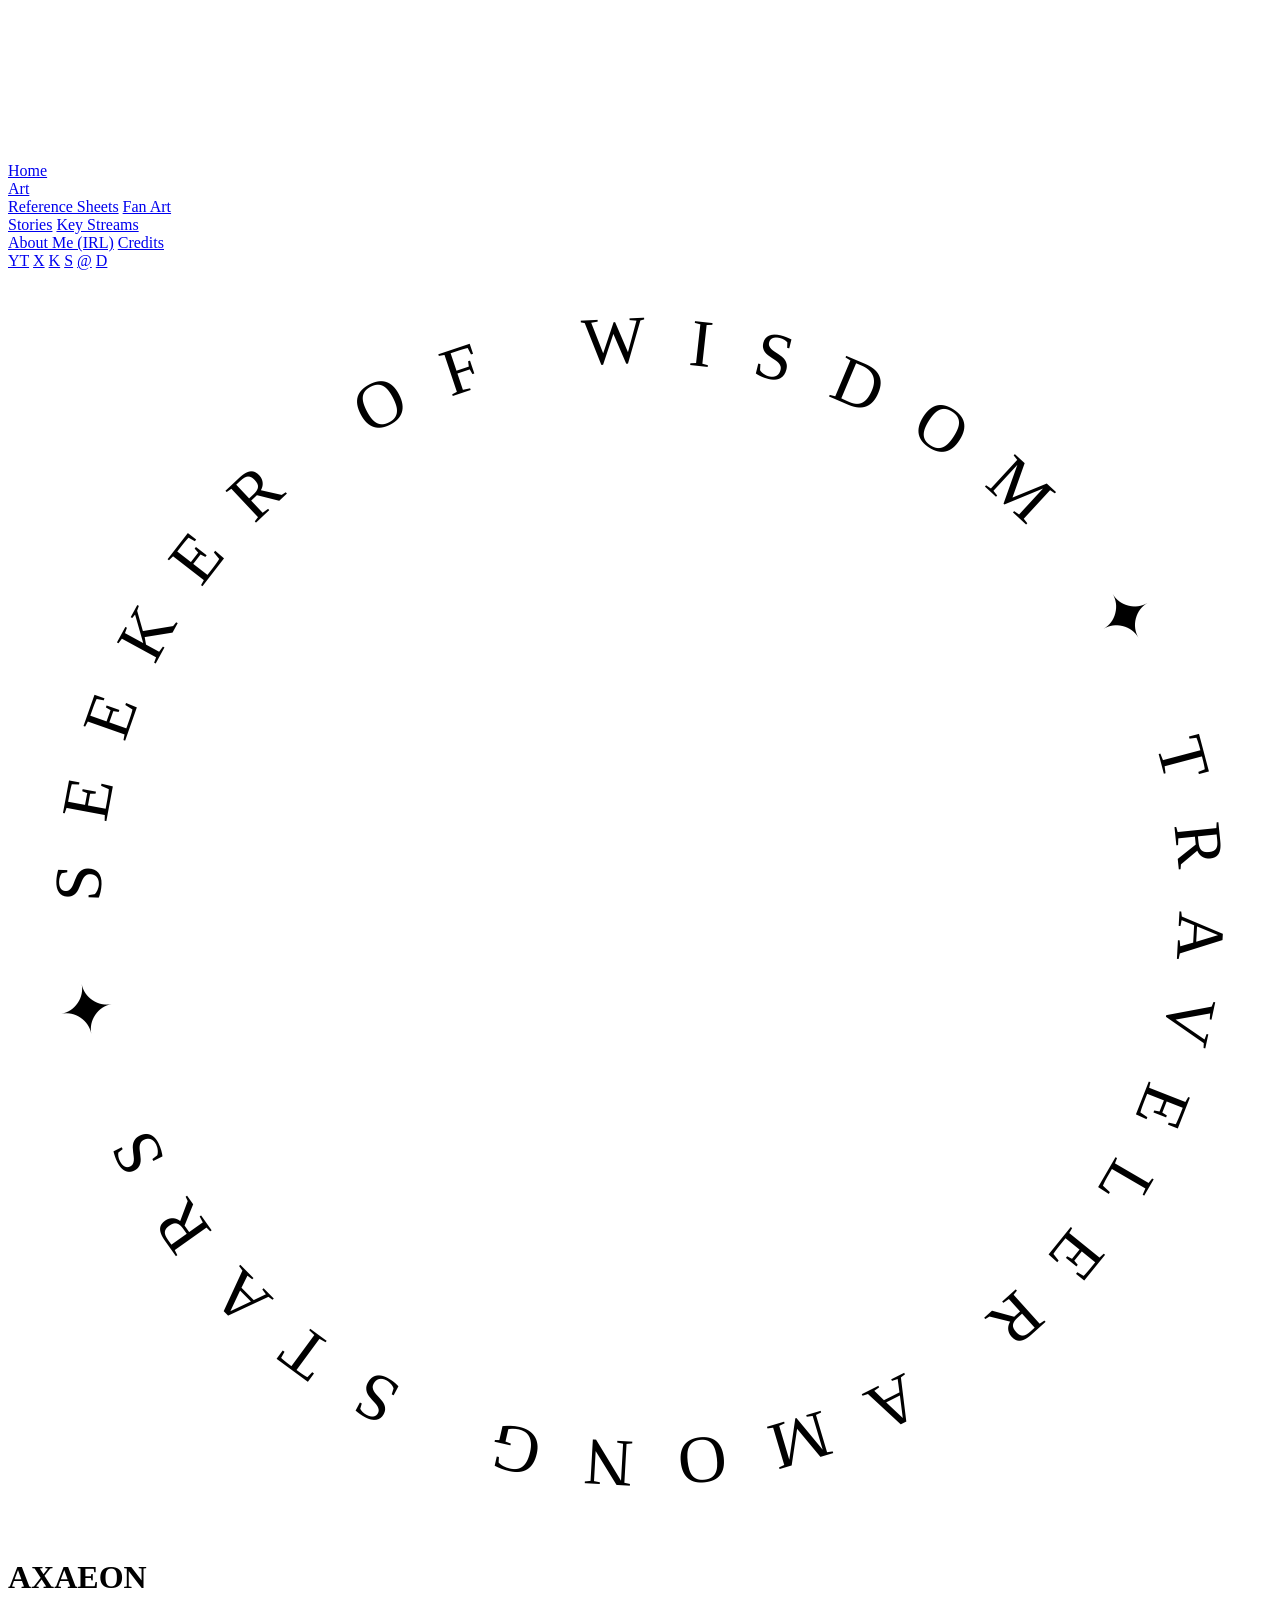
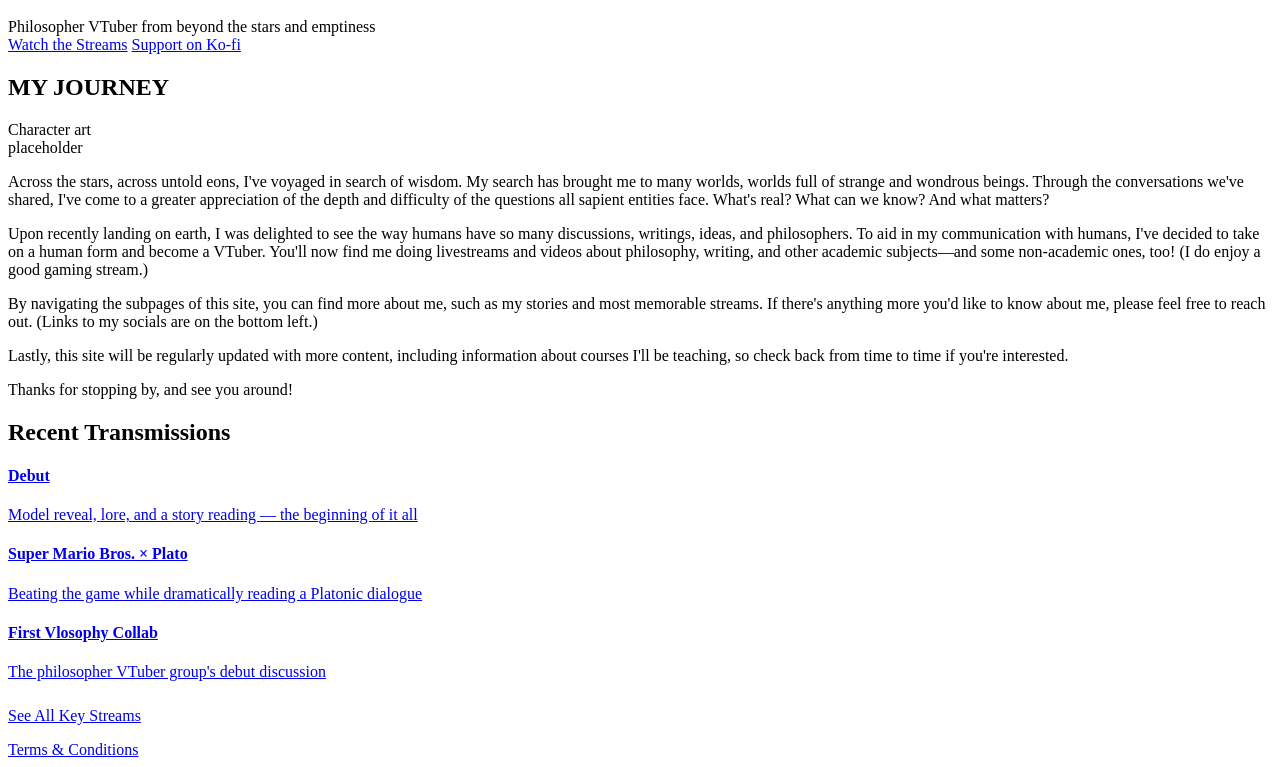
==== index.html @ 499732e3 "Add files via upload" ====
<!DOCTYPE html>
<html lang="en">
<head>
<meta charset="UTF-8">
<meta name="viewport" content="width=device-width, initial-scale=1.0">
<title>AXAEON — Philosopher VTuber from Beyond the Stars</title>
<meta name="description" content="Axaeon — a philosopher VTuber from beyond the stars and emptiness. Livestreams and videos about philosophy, writing, and more.">
<link rel="preconnect" href="https://fonts.googleapis.com">
<link href="https://fonts.googleapis.com/css2?family=Cinzel:wght@400;500;600&family=EB+Garamond:ital,wght@0,400;1,400&display=swap" rel="stylesheet">
<link href="https://api.fontshare.com/v2/css?f[]=author@300,301,400,401,500&display=swap" rel="stylesheet">
<link rel="stylesheet" href="assets/css/style.css">
</head>
<body>

<canvas id="sky"></canvas>

<nav class="constellation-nav">
  <div class="nav-main">
    <a href="index.html" class="active"><span class="star-node"></span>Home</a>
    <div class="nav-group">
      <a href="art.html"><span class="star-node"></span>Art</a>
      <div class="nav-sub">
        <a href="refs.html"><span class="star-node"></span>Reference Sheets</a>
        <a href="fanart.html"><span class="star-node"></span>Fan Art</a>
      </div>
    </div>
    <a href="stories.html"><span class="star-node"></span>Stories</a>
    <a href="streams.html"><span class="star-node"></span>Key Streams</a>
  </div>
  <div class="nav-bottom">
    <a href="about.html" class="credits-link">About Me (IRL)</a>
    <a href="credits.html" class="credits-link">Credits</a>
    <div class="socials-col">
      <a href="https://www.youtube.com/@AxaeonVT" title="YouTube">YT</a>
      <a href="https://x.com/AxaeonVT" title="Twitter / X">X</a>
      <a href="https://ko-fi.com/axaeon" title="Ko-fi">K</a>
      <a href="https://noeticpathways.substack.com" title="Substack — Noetic Pathways">S</a>
      <a href="mailto:axaeonchannel@gmail.com" title="Email Axaeon">@</a>
      <a href="https://discordapp.com/users/522607400134508544" title="Discord">D</a>
    </div>
  </div>
</nav>

<main>
  <div class="hero">
    <div class="orb-assembly">
      <div class="halo-ring"></div>
      <div class="corona"></div>
      <div class="orb-halo" id="orbHalo"></div>
      <div class="orb" id="orb">
        <div class="surface"></div>
        <div class="surface fine"></div>
      </div>
      <svg class="ring-text" viewBox="0 0 300 300">
        <defs>
          <path id="circlePath" d="M 150,150 m -128,0 a 128,128 0 1,1 256,0 a 128,128 0 1,1 -256,0"/>
        </defs>
        <text xml:space="preserve" textLength="800" lengthAdjust="spacing"><textPath href="#circlePath">SEEKER OF WISDOM ✦ TRAVELER AMONG STARS ✦&#160;</textPath></text>
      </svg>
    </div>
    <img class="hero-logo" src="assets/img/axaeon-logo-white.png" alt="AXAEON"
         onerror="this.style.display='none';document.getElementById('logo-fallback').style.display='block';">
    <h1 id="logo-fallback" style="display:none;">AXAEON</h1>
    <div class="tagline">Philosopher VTuber from beyond the stars and emptiness</div>
    <div class="divider"></div>
    <div class="cta-row">
      <a class="btn btn-seal" href="https://www.youtube.com/@AxaeonVT">Watch the Streams</a>
      <a class="btn btn-rune" href="https://ko-fi.com/axaeon">Support on Ko-fi</a>
    </div>
  </div>

  <section>
    <div class="chapter-heading">
      <h2>MY JOURNEY</h2>
    </div>
    <div class="lore-layout">
      <div class="lore-figure">
        <div class="portrait-frame">
          <img class="portrait-img" src="assets/img/axaeon-portrait.jpg" alt="Axaeon, in the human form"
               onerror="this.style.display='none';this.nextElementSibling.style.display='flex';">
          <div class="portrait-inner" style="display:none;">
            <div class="mini-orb"></div>
            Character art<br>placeholder
          </div>
        </div>
      </div>
      <div class="codex-text">
      <p class="dropcap">
        Across the stars, across untold eons, I've voyaged in search of wisdom. My search has
        brought me to many worlds, worlds full of strange and wondrous beings. Through the
        conversations we've shared, I've come to a greater appreciation of the depth and
        difficulty of the questions all sapient entities face. What's real? What can we know?
        And what matters?
      </p>
      <p>
        Upon recently landing on earth, I was delighted to see the way humans have so many
        discussions, writings, ideas, and philosophers. To aid in my communication with humans,
        I've decided to take on a human form and become a VTuber. You'll now find me doing
        livestreams and videos about philosophy, writing, and other academic subjects&mdash;and
        some non-academic ones, too! (I do enjoy a good gaming stream.)
      </p>
      <p>
        By navigating the subpages of this site, you can find more about me, such as my stories
        and most memorable streams. If there's anything more you'd like to know about me, please
        feel free to reach out. (Links to my socials are on the bottom left.)
      </p>
      <p>
        Lastly, this site will be regularly updated with more content, including information
        about courses I'll be teaching, so check back from time to time if you're interested.
      </p>
      <p>
        Thanks for stopping by, and see you around!
      </p>
      </div>
    </div>
  </section>

  <section>
    <div class="chapter-heading">
      <h2>Recent Transmissions</h2>
    </div>
    <div class="stream-scroll">
      <a class="relic" href="https://youtube.com/live/a4HsUrpnPMI" target="_blank" rel="noopener">
        <h4>Debut</h4>
        <span>Model reveal, lore, and a story reading — the beginning of it all</span>
      </a>
      <a class="relic" href="https://www.youtube.com/live/Xsz0x7ajmXg" target="_blank" rel="noopener">
        <h4>Super Mario Bros. &times; Plato</h4>
        <span>Beating the game while dramatically reading a Platonic dialogue</span>
      </a>
      <a class="relic" href="https://www.youtube.com/watch?v=AL3GTWcSlqc" target="_blank" rel="noopener">
        <h4>First Vlosophy Collab</h4>
        <span>The philosopher VTuber group's debut discussion</span>
      </a>
    </div>
    <p style="margin-top:26px;"><a href="streams.html" class="btn btn-rune" style="display:inline-block;">See All Key Streams</a></p>
  </section>
</main>

<footer>
  <a href="https://noeticpathways.substack.com/p/d79c85f4-dfdc-4b7f-8a0b-5bd18a248b7e">Terms &amp; Conditions</a>
</footer>

<script src="assets/js/sky.js"></script>
</body>
</html>
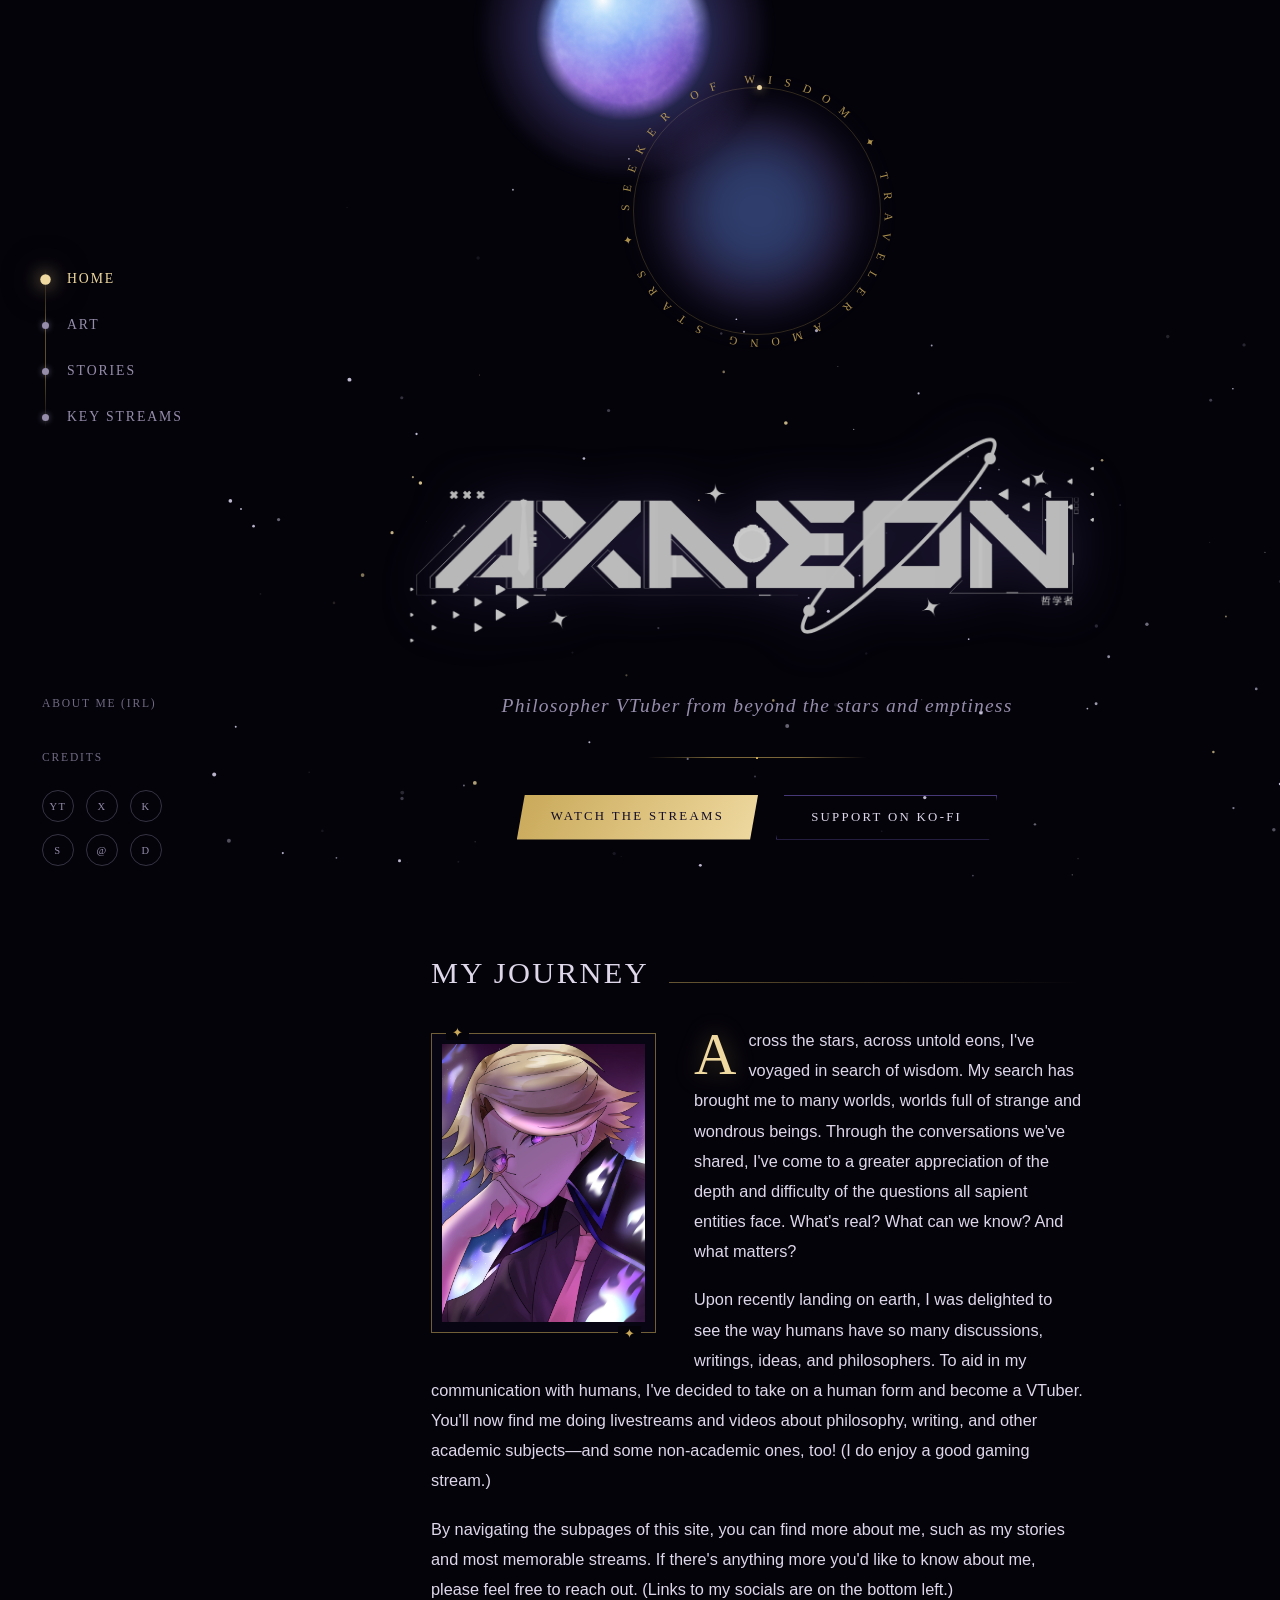
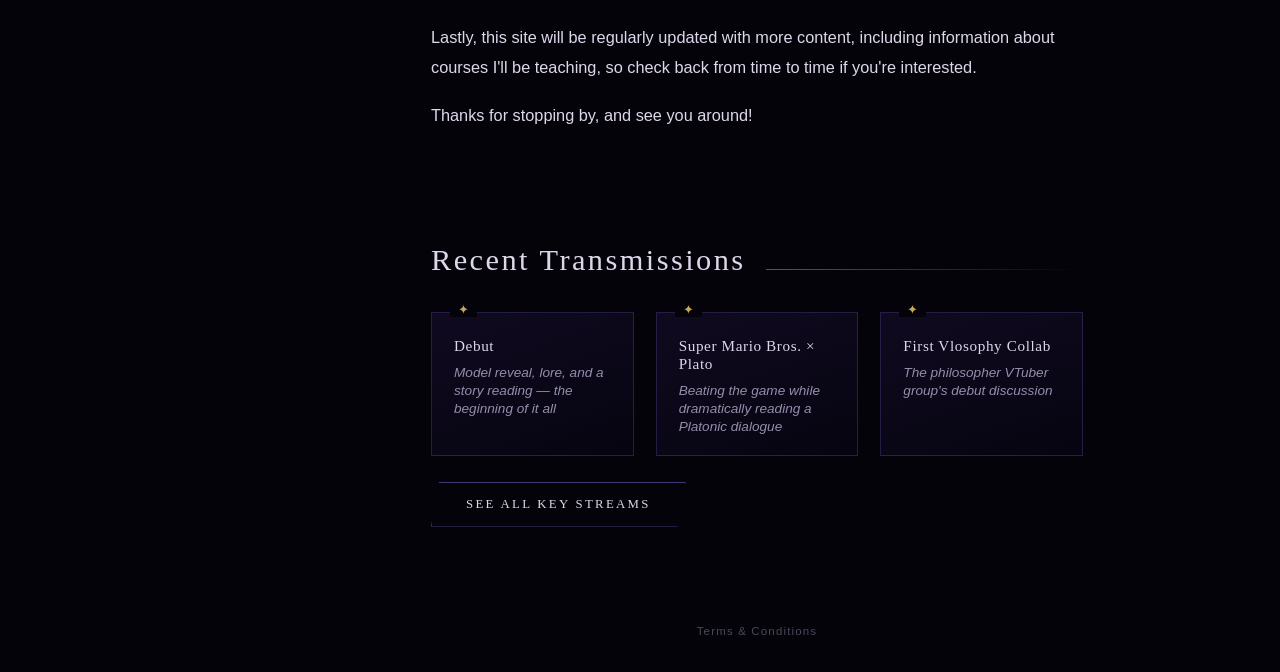
==== commit be646b2e: "Add files via upload" ====
--- a/index.html
+++ b/index.html
@@ -119,7 +119,7 @@
     <div class="chapter-heading">
       <h2>Recent Transmissions</h2>
     </div>
-    <div class="stream-scroll">
+    <div class="stream-scroll" id="recentGrid">
       <a class="relic" href="https://youtube.com/live/a4HsUrpnPMI" target="_blank" rel="noopener">
         <h4>Debut</h4>
         <span>Model reveal, lore, and a story reading — the beginning of it all</span>
@@ -142,5 +142,34 @@
 </footer>
 
 <script src="assets/js/sky.js"></script>
+<script>
+  // Auto-fill Recent Transmissions from assets/data/recent.json
+  // (kept up to date daily by a GitHub Action reading the YouTube RSS feed).
+  fetch('assets/data/recent.json')
+    .then(r => r.ok ? r.json() : Promise.reject())
+    .then(vids => {
+      const grid = document.getElementById('recentGrid');
+      if (!grid || !Array.isArray(vids) || !vids.length) return;
+      grid.innerHTML = '';
+      vids.slice(0, 3).forEach(v => {
+        const a = document.createElement('a');
+        a.className = 'relic';
+        a.href = v.url;
+        a.target = '_blank';
+        a.rel = 'noopener';
+        const img = document.createElement('img');
+        img.className = 'thumb';
+        img.src = v.thumb;
+        img.alt = '';
+        img.loading = 'lazy';
+        const h = document.createElement('h4');
+        h.textContent = v.title;
+        a.appendChild(img);
+        a.appendChild(h);
+        grid.appendChild(a);
+      });
+    })
+    .catch(() => {}); // on any failure, the hand-written cards above remain
+</script>
 </body>
 </html>
--- a/assets/css/style.css
+++ b/assets/css/style.css
@@ -0,0 +1,743 @@
+/* ============================================================
+   AXAEON — The Codex of the Orb · shared stylesheet
+   ============================================================ */
+:root {
+  --void: #04030a;
+  --ink: #ded7ea;
+  --ink-dim: #968dab;
+  --gold: #c9a959;
+  --gold-bright: #efd9a0;
+  --astral: #7e63d1;
+}
+* { margin: 0; padding: 0; box-sizing: border-box; }
+html { scroll-behavior: smooth; }
+body {
+  background: var(--void);
+  color: var(--ink);
+  font-family: 'Author', 'EB Garamond', sans-serif;
+  font-weight: 300;
+  overflow-x: hidden;
+}
+#sky { position: fixed; inset: 0; z-index: 0; }
+
+/* ---------- Constellation sidebar ---------- */
+.constellation-nav {
+  position: fixed;
+  left: 0; top: 0; bottom: 0;
+  width: 234px;
+  z-index: 20;
+  display: flex;
+  flex-direction: column;
+  padding: 42px 0 34px 42px;
+}
+.nav-main {
+  position: relative;
+  margin: auto 0;
+  display: flex;
+  flex-direction: column;
+}
+.nav-main::before {
+  content: '';
+  position: absolute;
+  left: 3px; top: 12px; bottom: 12px;
+  width: 1px;
+  background: linear-gradient(180deg, transparent, rgba(201,169,89,0.45), rgba(201,169,89,0.45), transparent);
+}
+.constellation-nav a {
+  position: relative;
+  display: flex;
+  align-items: center;
+  gap: 18px;
+  padding: 15px 0;
+  color: var(--ink-dim);
+  text-decoration: none;
+  font-size: 0.86rem;
+  letter-spacing: 0.14em;
+  text-transform: uppercase;
+  font-family: 'Cinzel', serif;
+  transition: color .3s;
+}
+.constellation-nav a .star-node {
+  width: 7px; height: 7px;
+  flex-shrink: 0;
+  border-radius: 50%;
+  background: var(--ink-dim);
+  box-shadow: 0 0 6px rgba(222,215,234,0.4);
+  transition: all .3s;
+}
+.constellation-nav a:hover, .constellation-nav a.active { color: var(--gold-bright); }
+.constellation-nav a:hover .star-node, .constellation-nav a.active .star-node {
+  background: var(--gold-bright);
+  box-shadow: 0 0 12px rgba(239,217,160,0.9), 0 0 26px rgba(201,169,89,0.5);
+  transform: scale(1.5);
+}
+/* Nested sub-links (Art → Reference Sheets / Fan Art) */
+.nav-group { display: flex; flex-direction: column; }
+.nav-group .nav-sub {
+  display: flex;
+  flex-direction: column;
+  max-height: 0;
+  overflow: hidden;
+  transition: max-height .45s ease;
+}
+.nav-group:hover .nav-sub, .nav-group.open .nav-sub { max-height: 130px; }
+.nav-sub a {
+  padding: 8px 0 8px 25px;
+  font-size: 0.68rem;
+  letter-spacing: 0.08em;
+  gap: 12px;
+  white-space: nowrap;
+}
+.nav-sub a .star-node {
+  width: 5px; height: 5px;
+  box-shadow: 0 0 4px rgba(222,215,234,0.35);
+}
+.nav-bottom {
+  display: flex;
+  flex-direction: column;
+  gap: 12px;
+  padding-top: 28px;
+}
+.nav-bottom .credits-link {
+  color: var(--ink-dim);
+  opacity: 0.75;
+  text-decoration: none;
+  font-size: 0.72rem;
+  letter-spacing: 0.16em;
+  text-transform: uppercase;
+  font-family: 'Cinzel', serif;
+  transition: color .3s, opacity .3s;
+}
+.nav-bottom .credits-link:hover { color: var(--gold-bright); opacity: 1; }
+.nav-bottom .credits-link.active { color: var(--gold-bright); opacity: 1; }
+.socials-col {
+  display: flex;
+  flex-wrap: wrap;
+  gap: 12px;
+  max-width: 132px;
+}
+.socials-col a {
+  width: 32px; height: 32px;
+  display: grid; place-items: center;
+  border: 1px solid rgba(150,141,171,0.35);
+  border-radius: 50%;
+  color: var(--ink-dim);
+  font-size: 0.66rem;
+  font-family: 'Cinzel', serif;
+  text-decoration: none;
+  transition: all .3s;
+  padding: 0;
+}
+.socials-col a:hover {
+  color: var(--gold-bright);
+  border-color: var(--gold);
+  box-shadow: 0 0 14px rgba(201,169,89,0.4);
+}
+
+main { position: relative; z-index: 5; margin-left: 234px; }
+
+/* ---------- Hero: the Orb (home) ---------- */
+.hero {
+  min-height: 100vh;
+  display: flex;
+  flex-direction: column;
+  align-items: center;
+  justify-content: center;
+  text-align: center;
+  padding: 0 5vw;
+}
+.orb-assembly {
+  position: relative;
+  width: 300px; height: 300px;
+  margin-bottom: 44px;
+}
+.corona {
+  position: absolute;
+  inset: 38px;
+  border-radius: 50%;
+  background: radial-gradient(circle, rgba(110,150,255,0.4) 25%, rgba(126,99,209,0.22) 55%, transparent 72%);
+  filter: blur(16px);
+  animation: coronaPulse 5s ease-in-out infinite;
+}
+@keyframes coronaPulse {
+  0%,100% { transform: scale(1);    opacity: 0.8; }
+  50%     { transform: scale(1.12); opacity: 1; }
+}
+.orb {
+  position: absolute;
+  inset: 60px;
+  border-radius: 50%;
+  overflow: hidden;
+  background:
+    radial-gradient(circle at 38% 32%,
+      rgba(255,255,255,0.98) 0%,
+      rgba(170,215,255,0.95) 9%,
+      rgba(96,140,255,0.85) 28%,
+      rgba(120,80,230,0.9) 52%,
+      rgba(70,45,170,0.92) 74%,
+      rgba(40,24,110,0.85) 100%);
+  box-shadow: inset -14px -18px 50px rgba(10,6,30,0.4);
+  -webkit-mask-image: radial-gradient(circle closest-side, #000 78%, transparent 98%);
+  mask-image: radial-gradient(circle closest-side, #000 78%, transparent 98%);
+  animation: breathe 6s ease-in-out infinite;
+  transition: transform .6s cubic-bezier(.2,.8,.3,1);
+}
+.orb-halo {
+  position: absolute;
+  inset: 8px;
+  border-radius: 50%;
+  background: radial-gradient(circle,
+    rgba(110,150,255,0.4) 28%,
+    rgba(120,110,230,0.26) 48%,
+    rgba(126,99,209,0.12) 63%,
+    rgba(126,99,209,0.04) 72%,
+    transparent 80%);
+  filter: blur(6px);
+  transition: transform .6s cubic-bezier(.2,.8,.3,1);
+}
+.orb::before {
+  content: '';
+  position: absolute;
+  inset: -30%;
+  background: conic-gradient(from 0deg,
+    transparent 0deg,
+    rgba(140,195,255,0.55) 40deg,
+    transparent 95deg,
+    rgba(170,115,255,0.5) 160deg,
+    transparent 225deg,
+    rgba(95,145,255,0.48) 300deg,
+    transparent 360deg);
+  filter: blur(18px);
+  mix-blend-mode: screen;
+  animation: spin 13s linear infinite;
+}
+.orb::after {
+  content: '';
+  position: absolute;
+  inset: -18%;
+  background: conic-gradient(from 180deg,
+    transparent 0deg,
+    rgba(205,160,255,0.42) 60deg,
+    transparent 135deg,
+    rgba(120,180,255,0.46) 230deg,
+    transparent 310deg);
+  filter: blur(12px);
+  mix-blend-mode: screen;
+  animation: spin 8s linear infinite reverse;
+}
+@keyframes breathe {
+  0%,100% { filter: brightness(1) saturate(1); }
+  50%     { filter: brightness(1.25) saturate(1.15); }
+}
+.orb .surface {
+  position: absolute;
+  inset: -12%;
+  border-radius: 50%;
+  background-image: url("data:image/svg+xml,%3Csvg xmlns='http://www.w3.org/2000/svg' width='320' height='320'%3E%3Cfilter id='n'%3E%3CfeTurbulence type='fractalNoise' baseFrequency='0.028' numOctaves='4' seed='7'/%3E%3CfeColorMatrix type='saturate' values='0'/%3E%3C/filter%3E%3Crect width='100%25' height='100%25' filter='url(%23n)'/%3E%3C/svg%3E");
+  background-size: cover;
+  opacity: 0.5;
+  mix-blend-mode: soft-light;
+  animation: spin 70s linear infinite;
+}
+.orb .surface.fine {
+  inset: -6%;
+  background-image: url("data:image/svg+xml,%3Csvg xmlns='http://www.w3.org/2000/svg' width='320' height='320'%3E%3Cfilter id='n'%3E%3CfeTurbulence type='fractalNoise' baseFrequency='0.09' numOctaves='3' seed='21'/%3E%3CfeColorMatrix type='saturate' values='0'/%3E%3C/filter%3E%3Crect width='100%25' height='100%25' filter='url(%23n)'/%3E%3C/svg%3E");
+  opacity: 0.28;
+  mix-blend-mode: overlay;
+  animation: spin 45s linear infinite reverse;
+}
+.ring-text {
+  position: absolute;
+  inset: 0;
+  animation: spin 40s linear infinite;
+}
+@keyframes spin { to { transform: rotate(360deg); } }
+.ring-text text {
+  font-family: 'Cinzel', serif;
+  font-size: 11.5px;
+  letter-spacing: 4px;
+  fill: var(--gold);
+  opacity: 0.85;
+}
+.halo-ring {
+  position: absolute;
+  inset: 26px;
+  border-radius: 50%;
+  border: 1px solid rgba(201,169,89,0.22);
+  animation: spin 90s linear infinite reverse;
+}
+.halo-ring::after {
+  content: '';
+  position: absolute;
+  top: -3px; left: 50%;
+  width: 5px; height: 5px;
+  border-radius: 50%;
+  background: var(--gold-bright);
+  box-shadow: 0 0 10px rgba(239,217,160,0.9);
+}
+.hero-logo {
+  width: min(720px, 88vw);
+  aspect-ratio: 8 / 3;
+  object-fit: cover;
+  filter: brightness(0.8) drop-shadow(0 0 26px rgba(126,99,209,0.28));
+}
+.hero h1 {
+  font-family: 'Cinzel', serif;
+  font-weight: 500;
+  font-size: clamp(3rem, 7vw, 5.4rem);
+  letter-spacing: 0.28em;
+  padding-left: 0.28em;
+  background: linear-gradient(180deg, var(--ink) 20%, var(--gold-bright) 100%);
+  -webkit-background-clip: text;
+  background-clip: text;
+  color: transparent;
+  text-shadow: 0 0 60px rgba(201,169,89,0.25);
+}
+.hero .tagline {
+  margin-top: 20px;
+  font-family: 'EB Garamond', serif;
+  font-style: italic;
+  font-size: 1.22rem;
+  color: var(--ink-dim);
+  letter-spacing: 0.06em;
+}
+.hero .divider, .page-divider {
+  margin: 34px auto 30px;
+  width: 220px; height: 14px;
+  background:
+    radial-gradient(circle 3px at center, var(--gold) 40%, transparent 42%) center / 14px 14px no-repeat,
+    linear-gradient(90deg, transparent, rgba(201,169,89,0.6) 30%, rgba(201,169,89,0.6) 70%, transparent) center / 100% 1px no-repeat;
+}
+.cta-row { display: flex; gap: 18px; flex-wrap: wrap; justify-content: center; }
+.btn {
+  font-family: 'Cinzel', serif;
+  font-size: 0.8rem;
+  letter-spacing: 0.18em;
+  text-transform: uppercase;
+  text-decoration: none;
+  padding: 14px 34px;
+  transition: all .35s;
+}
+.btn-seal {
+  color: #120c26;
+  background: linear-gradient(120deg, var(--gold), var(--gold-bright));
+  clip-path: polygon(8px 0, 100% 0, calc(100% - 8px) 100%, 0 100%);
+}
+.btn-seal:hover { box-shadow: 0 0 34px rgba(201,169,89,0.55); transform: translateY(-2px); }
+.btn-rune {
+  color: var(--ink);
+  border: 1px solid rgba(126,99,209,0.55);
+  clip-path: polygon(8px 0, 100% 0, calc(100% - 8px) 100%, 0 100%);
+}
+.btn-rune:hover { background: rgba(126,99,209,0.15); border-color: var(--astral); transform: translateY(-2px); }
+
+/* ---------- Subpage header ---------- */
+.page-head {
+  padding: 110px 5vw 0;
+  text-align: center;
+}
+.page-head h1 {
+  font-family: 'Cinzel', serif;
+  font-weight: 500;
+  font-size: clamp(2rem, 4.4vw, 3.2rem);
+  letter-spacing: 0.22em;
+  padding-left: 0.22em;
+  background: linear-gradient(180deg, var(--ink) 20%, var(--gold-bright) 100%);
+  -webkit-background-clip: text;
+  background-clip: text;
+  color: transparent;
+}
+.page-head .page-sub {
+  margin-top: 14px;
+  font-family: 'EB Garamond', serif;
+  font-style: italic;
+  font-size: 1.08rem;
+  color: var(--ink-dim);
+}
+
+/* ---------- Codex sections ---------- */
+section {
+  max-width: 780px;
+  margin: 0 auto;
+  padding: 56px 5vw;
+}
+section.wide { max-width: 1040px; }
+.chapter-heading {
+  display: flex;
+  align-items: baseline;
+  gap: 20px;
+  margin-bottom: 34px;
+}
+.chapter-heading .numeral {
+  font-family: 'Cinzel', serif;
+  font-size: 1rem;
+  color: var(--gold);
+  letter-spacing: 0.2em;
+}
+.chapter-heading h2 {
+  font-family: 'Cinzel', serif;
+  font-weight: 500;
+  font-size: 1.9rem;
+  letter-spacing: 0.08em;
+}
+.chapter-heading::after {
+  content: '';
+  flex: 1;
+  height: 1px;
+  background: linear-gradient(90deg, rgba(201,169,89,0.5), transparent);
+}
+.lore-layout::after { content: ''; display: block; clear: both; }
+.lore-figure {
+  float: left;
+  width: 225px;
+  margin: 8px 38px 16px 0;
+}
+@media (max-width: 680px) {
+  .lore-figure { float: none; width: auto; max-width: 260px; margin: 0 auto 28px; }
+}
+.portrait-frame {
+  position: relative;
+  aspect-ratio: 3 / 4;
+  border: 1px solid rgba(201,169,89,0.55);
+  padding: 10px;
+  background: rgba(10,7,24,0.6);
+}
+.portrait-frame::before, .portrait-frame::after {
+  content: '✦';
+  position: absolute;
+  color: var(--gold);
+  font-size: 0.8rem;
+  background: var(--void);
+  padding: 0 6px;
+}
+.portrait-frame::before { top: -9px; left: 14px; }
+.portrait-frame::after  { bottom: -9px; right: 14px; }
+.portrait-img {
+  display: block;
+  width: 100%;
+  height: 100%;
+  object-fit: cover;
+  object-position: 50% 22%;
+}
+.portrait-inner {
+  width: 100%; height: 100%;
+  display: flex;
+  flex-direction: column;
+  align-items: center;
+  justify-content: center;
+  gap: 12px;
+  background:
+    radial-gradient(circle at 50% 34%, rgba(126,99,209,0.3) 0%, transparent 55%),
+    linear-gradient(165deg, #191038, #0a0618);
+  color: var(--ink-dim);
+  font-size: 0.72rem;
+  letter-spacing: 0.2em;
+  text-transform: uppercase;
+  font-family: 'Cinzel', serif;
+  text-align: center;
+}
+.portrait-inner .mini-orb {
+  width: 44px; height: 44px;
+  border-radius: 50%;
+  background: radial-gradient(circle at 38% 32%, #fff 0%, #aad7ff 18%, #6e8cff 45%, #26165f 80%);
+  box-shadow: 0 0 18px rgba(110,150,255,0.6);
+}
+.codex-text {
+  font-size: 1.02rem;
+  line-height: 1.85;
+  color: var(--ink);
+}
+.codex-text p + p { margin-top: 18px; }
+.codex-text a { color: var(--gold-bright); text-decoration: none; border-bottom: 1px solid rgba(201,169,89,0.4); transition: border-color .3s; }
+.codex-text a:hover { border-color: var(--gold-bright); }
+.codex-text .dropcap::first-letter {
+  font-family: 'Cinzel', serif;
+  font-size: 3.6em;
+  float: left;
+  line-height: 0.82;
+  padding: 6px 12px 0 0;
+  color: var(--gold-bright);
+  text-shadow: 0 0 24px rgba(201,169,89,0.4);
+}
+.marginal {
+  overflow: hidden;
+  margin-top: 26px;
+  padding: 14px 20px;
+  border-left: 2px solid rgba(201,169,89,0.5);
+  font-family: 'EB Garamond', serif;
+  font-style: italic;
+  font-size: 0.98rem;
+  color: var(--ink-dim);
+}
+.stream-scroll {
+  display: grid;
+  grid-template-columns: repeat(auto-fit, minmax(200px, 1fr));
+  gap: 22px;
+  margin-top: 10px;
+}
+.relic {
+  position: relative;
+  display: block;
+  text-decoration: none;
+  color: inherit;
+  padding: 24px 22px 20px;
+  background: linear-gradient(160deg, rgba(20,14,42,0.7), rgba(8,5,18,0.8));
+  border: 1px solid rgba(126,99,209,0.25);
+  transition: transform .3s, border-color .3s, box-shadow .3s;
+}
+.relic::before {
+  content: '✦';
+  position: absolute;
+  top: -11px; left: 18px;
+  color: var(--gold);
+  background: var(--void);
+  padding: 0 8px;
+  font-size: 0.8rem;
+}
+.relic:hover {
+  transform: translateY(-5px);
+  border-color: rgba(201,169,89,0.55);
+  box-shadow: 0 16px 36px rgba(0,0,0,0.55);
+}
+.relic h4 { font-family: 'Cinzel', serif; font-weight: 500; font-size: 0.95rem; letter-spacing: 0.04em; margin-bottom: 8px; }
+.relic span { font-size: 0.85rem; color: var(--ink-dim); font-style: italic; }
+.relic .thumb {
+  aspect-ratio: 16 / 9;
+  margin: -24px -22px 16px;
+  display: block;
+  object-fit: cover;
+  width: calc(100% + 44px);
+  border-bottom: 1px solid rgba(126,99,209,0.25);
+}
+
+/* ---------- Art gallery ---------- */
+.gallery {
+  columns: 2;
+  column-gap: 26px;
+}
+@media (max-width: 760px) { .gallery { columns: 1; } }
+.artwork {
+  break-inside: avoid;
+  margin-bottom: 26px;
+  position: relative;
+  border: 1px solid rgba(201,169,89,0.4);
+  padding: 10px;
+  background: rgba(10,7,24,0.6);
+  transition: border-color .3s, box-shadow .3s;
+}
+.artwork:hover { border-color: rgba(201,169,89,0.8); box-shadow: 0 14px 40px rgba(0,0,0,0.55); }
+.artwork::before {
+  content: '✦';
+  position: absolute;
+  top: -9px; left: 14px;
+  color: var(--gold);
+  font-size: 0.8rem;
+  background: var(--void);
+  padding: 0 6px;
+}
+.artwork img { display: block; width: 100%; height: auto; cursor: zoom-in; }
+.artwork figcaption {
+  padding: 12px 4px 4px;
+  font-size: 0.85rem;
+  color: var(--ink-dim);
+  font-style: italic;
+  font-family: 'EB Garamond', serif;
+  display: flex;
+  justify-content: space-between;
+  gap: 12px;
+  flex-wrap: wrap;
+}
+.artwork figcaption .title { color: var(--ink); font-style: normal; font-family: 'Author', sans-serif; font-size: 0.88rem; }
+.artwork figcaption a { color: var(--gold-bright); text-decoration: none; border-bottom: 1px solid rgba(201,169,89,0.4); }
+.artwork figcaption a:hover { border-color: var(--gold-bright); }
+
+/* Lightbox */
+.lightbox {
+  position: fixed; inset: 0; z-index: 100;
+  display: none;
+  align-items: center; justify-content: center;
+  background: rgba(4,3,10,0.92);
+  padding: 4vh 4vw;
+  cursor: zoom-out;
+}
+.lightbox.open { display: flex; }
+.lightbox img { max-width: 100%; max-height: 100%; box-shadow: 0 0 80px rgba(126,99,209,0.35); }
+
+/* ---------- Credits list ---------- */
+.credit-list { list-style: none; }
+.credit-list li {
+  display: flex;
+  align-items: baseline;
+  gap: 18px;
+  padding: 16px 0;
+  border-bottom: 1px solid rgba(126,99,209,0.18);
+}
+.credit-list .role {
+  flex-shrink: 0;
+  width: 200px;
+  font-family: 'Cinzel', serif;
+  font-size: 0.78rem;
+  letter-spacing: 0.14em;
+  text-transform: uppercase;
+  color: var(--gold);
+}
+.credit-list .who { font-size: 1rem; }
+.credit-list .who a { color: var(--ink); text-decoration: none; border-bottom: 1px solid rgba(201,169,89,0.4); transition: color .3s, border-color .3s; }
+.credit-list .who a:hover { color: var(--gold-bright); border-color: var(--gold-bright); }
+@media (max-width: 620px) {
+  .credit-list li { flex-direction: column; gap: 4px; }
+  .credit-list .role { width: auto; }
+}
+
+/* Story illustrations (full-width figures within the codex column) */
+.story-illus {
+  margin: 36px 0;
+  border: 1px solid rgba(201,169,89,0.4);
+  padding: 9px;
+  background: rgba(10,7,24,0.6);
+}
+.story-illus img { display: block; width: 100%; height: auto; }
+.story-title {
+  font-family: 'Cinzel', serif;
+  font-weight: 500;
+  font-size: 1.6rem;
+  letter-spacing: 0.1em;
+  text-align: center;
+  margin-bottom: 8px;
+}
+.story-byline {
+  text-align: center;
+  font-family: 'EB Garamond', serif;
+  font-style: italic;
+  color: var(--ink-dim);
+  font-size: 0.95rem;
+  margin-bottom: 34px;
+}
+.story-byline a { color: var(--gold-bright); text-decoration: none; border-bottom: 1px solid rgba(201,169,89,0.4); }
+.story-byline a:hover { border-color: var(--gold-bright); }
+
+/* ---------- Story entries ---------- */
+.story-entry { margin-bottom: 46px; }
+.story-entry h3 {
+  font-family: 'Cinzel', serif;
+  font-weight: 500;
+  font-size: 1.3rem;
+  letter-spacing: 0.06em;
+  margin-bottom: 10px;
+}
+.story-entry .story-meta {
+  font-family: 'EB Garamond', serif;
+  font-style: italic;
+  font-size: 0.9rem;
+  color: var(--ink-dim);
+  margin-bottom: 14px;
+}
+
+/* ---------- Key Streams: collapsible notes ---------- */
+.stream-note {
+  position: relative;
+  margin-bottom: 22px;
+  background: linear-gradient(160deg, rgba(20,14,42,0.7), rgba(8,5,18,0.8));
+  border: 1px solid rgba(126,99,209,0.25);
+  transition: border-color .3s, box-shadow .3s;
+}
+.stream-note::before {
+  content: '✦';
+  position: absolute;
+  top: -11px; left: 18px;
+  color: var(--gold);
+  background: var(--void);
+  padding: 0 8px;
+  font-size: 0.8rem;
+}
+.stream-note:hover { border-color: rgba(201,169,89,0.55); box-shadow: 0 10px 28px rgba(0,0,0,0.45); }
+.stream-note summary {
+  list-style: none;
+  cursor: pointer;
+  display: flex;
+  align-items: center;
+  gap: 16px;
+  padding: 20px 22px;
+}
+.stream-note summary::-webkit-details-marker { display: none; }
+.stream-note summary::after {
+  content: '▾';
+  margin-left: auto;
+  color: var(--gold);
+  font-size: 0.8rem;
+  transition: transform .3s;
+}
+.stream-note[open] summary::after { transform: rotate(180deg); }
+.stream-note .s-title {
+  font-family: 'Cinzel', serif;
+  font-weight: 500;
+  font-size: 1rem;
+  letter-spacing: 0.05em;
+}
+.stream-note .s-watch {
+  flex-shrink: 0;
+  font-family: 'Cinzel', serif;
+  font-size: 0.68rem;
+  letter-spacing: 0.16em;
+  text-transform: uppercase;
+  color: var(--gold-bright);
+  text-decoration: none;
+  border: 1px solid rgba(201,169,89,0.45);
+  padding: 6px 14px;
+  transition: all .3s;
+}
+.stream-note .s-watch:hover { background: rgba(201,169,89,0.15); box-shadow: 0 0 14px rgba(201,169,89,0.3); }
+.stream-note .s-embed { padding: 0 22px; }
+.stream-note .s-embed iframe {
+  display: block;
+  width: 100%;
+  aspect-ratio: 16 / 9;
+  border: 0;
+  margin-bottom: 18px;
+  background: #000;
+}
+.stream-note .s-blurb {
+  padding: 0 22px 20px;
+  color: var(--ink-dim);
+  font-size: 0.95rem;
+  line-height: 1.75;
+}
+.stream-note .s-blurb a { color: var(--gold-bright); text-decoration: none; border-bottom: 1px solid rgba(201,169,89,0.4); }
+@media (max-width: 560px) {
+  .stream-note summary { flex-wrap: wrap; gap: 10px; }
+}
+
+.placeholder-note {
+  display: inline-block;
+  margin-top: 8px;
+  padding: 6px 14px;
+  background: rgba(201,169,89,0.08);
+  border: 1px dashed rgba(201,169,89,0.4);
+  color: var(--gold);
+  font-size: 0.75rem;
+  letter-spacing: 0.05em;
+}
+
+footer {
+  position: relative;
+  z-index: 5;
+  margin-left: 234px;
+  text-align: center;
+  padding: 40px 5vw 34px;
+  font-size: 0.8rem;
+  color: var(--ink-dim);
+}
+footer a {
+  color: var(--ink-dim);
+  opacity: 0.5;
+  text-decoration: none;
+  font-size: 0.72rem;
+  letter-spacing: 0.1em;
+  transition: opacity .3s, color .3s;
+}
+footer a:hover { opacity: 1; color: var(--gold); }
+
+@media (max-width: 860px) {
+  .constellation-nav { display: none; }
+  main, footer { margin-left: 0; }
+}
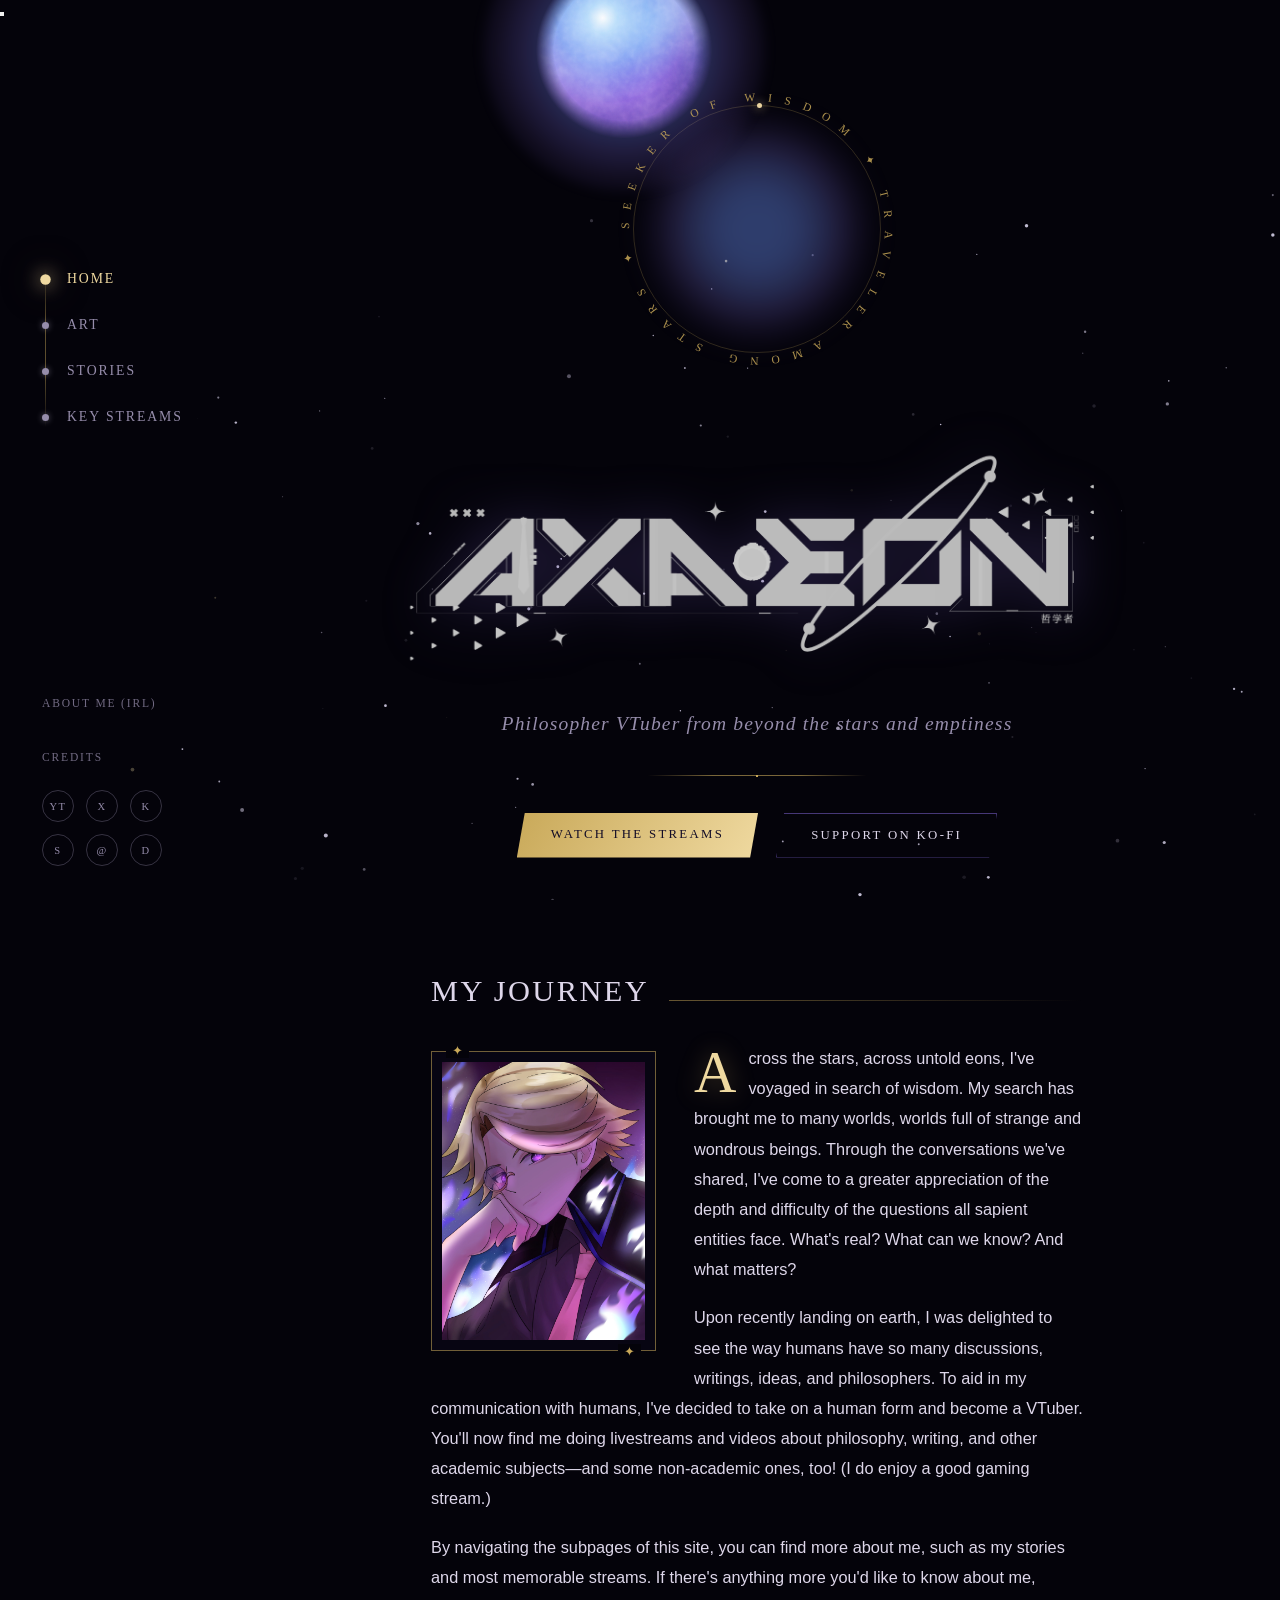
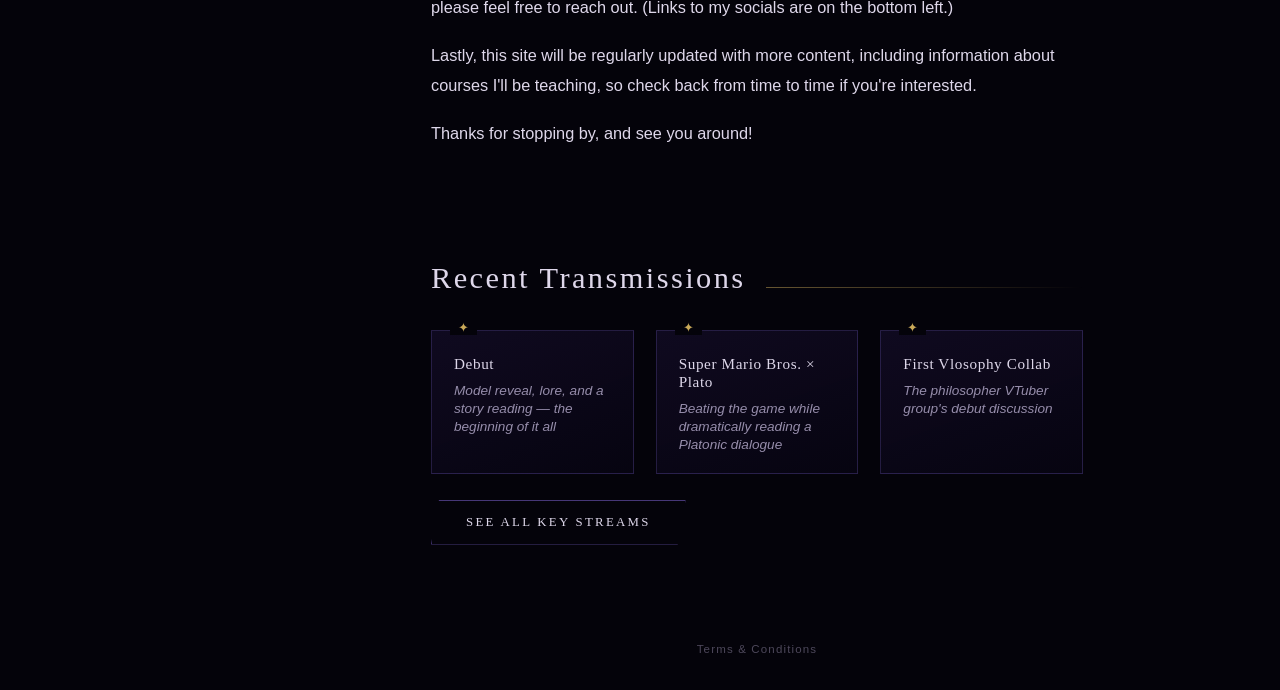
==== commit 9ce1f780: "Add files via upload" ====
--- a/index.html
+++ b/index.html
@@ -13,6 +13,8 @@
 <body>
 
 <canvas id="sky"></canvas>
+
+<button class="nav-toggle" id="navToggle" aria-label="Open menu"><span></span><span></span><span></span></button>
 
 <nav class="constellation-nav">
   <div class="nav-main">
@@ -142,34 +144,3 @@
 </footer>
 
 <script src="assets/js/sky.js"></script>
-<script>
-  // Auto-fill Recent Transmissions from assets/data/recent.json
-  // (kept up to date daily by a GitHub Action reading the YouTube RSS feed).
-  fetch('assets/data/recent.json')
-    .then(r => r.ok ? r.json() : Promise.reject())
-    .then(vids => {
-      const grid = document.getElementById('recentGrid');
-      if (!grid || !Array.isArray(vids) || !vids.length) return;
-      grid.innerHTML = '';
-      vids.slice(0, 3).forEach(v => {
-        const a = document.createElement('a');
-        a.className = 'relic';
-        a.href = v.url;
-        a.target = '_blank';
-        a.rel = 'noopener';
-        const img = document.createElement('img');
-        img.className = 'thumb';
-        img.src = v.thumb;
-        img.alt = '';
-        img.loading = 'lazy';
-        const h = document.createElement('h4');
-        h.textContent = v.title;
-        a.appendChild(img);
-        a.appendChild(h);
-        grid.appendChild(a);
-      });
-    })
-    .catch(() => {}); // on any failure, the hand-written cards above remain
-</script>
-</body>
-</html>
